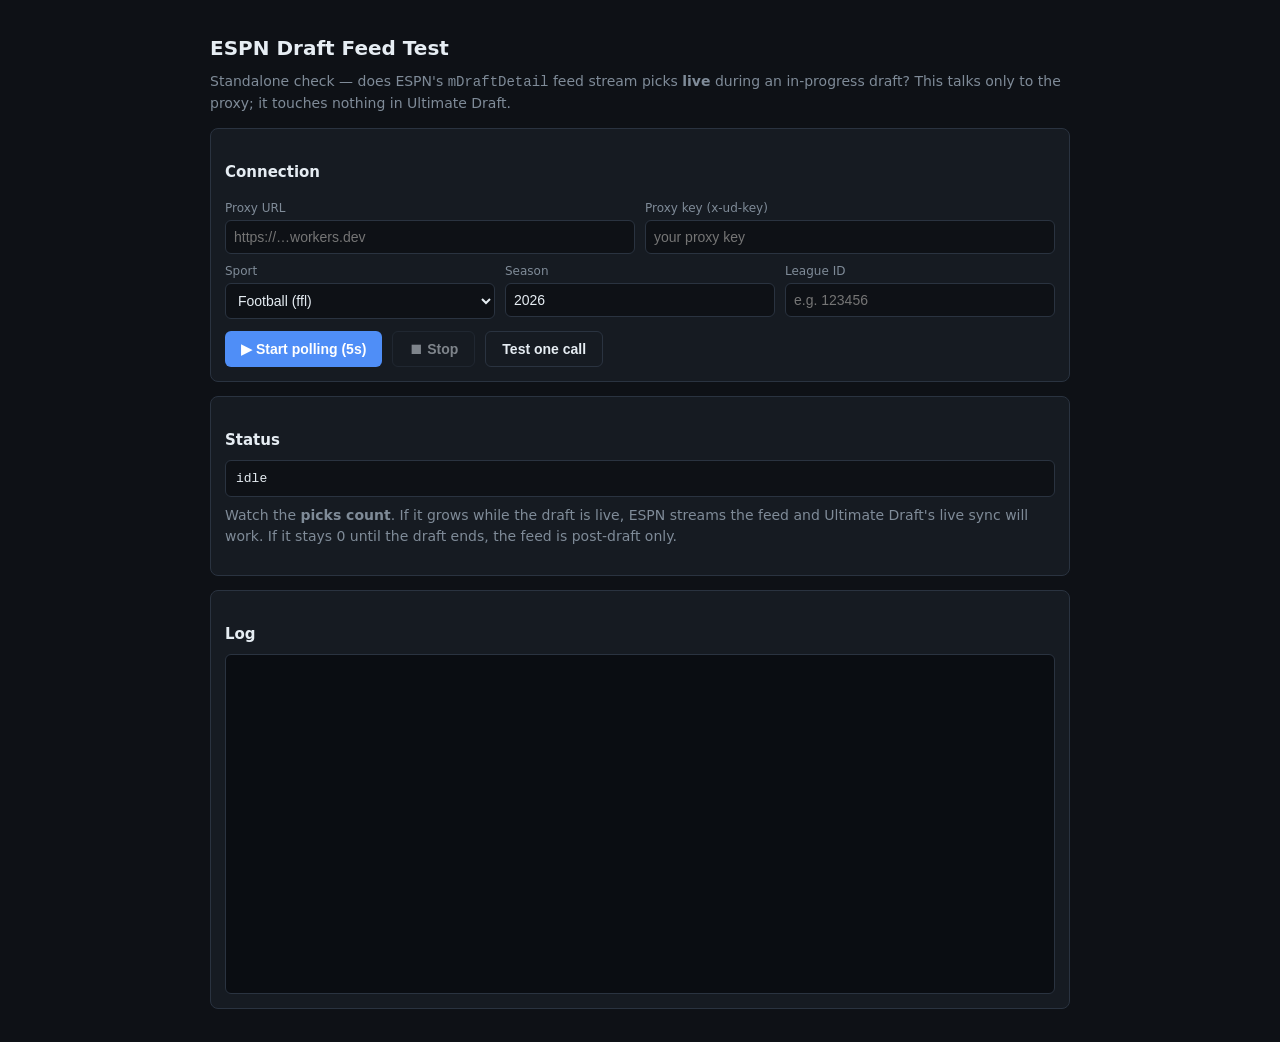
==== draft-feed-test.html @ c7da7cac "Add standalone draft-feed-test page + football sport support in proxy Proxy /espn/draft now accepts " ====
<!doctype html>
<html lang="en">
<head>
  <meta charset="utf-8">
  <meta name="viewport" content="width=device-width,initial-scale=1">
  <title>ESPN Draft Feed Test</title>
  <style>
    :root { --bg:#0e1116; --bg2:#161b22; --bd:#2a3340; --tx:#e6edf3; --mut:#7f8b98;
            --acc:#4f8ef7; --good:#3fb950; --warn:#d29922; --bad:#f85149; --mono:ui-monospace,Menlo,monospace; }
    * { box-sizing:border-box; }
    body { margin:0; background:var(--bg); color:var(--tx); font:14px/1.5 -apple-system,system-ui,sans-serif; padding:20px; max-width:900px; margin:0 auto; }
    h1 { font-size:20px; } h2 { font-size:15px; margin:18px 0 8px; }
    p.sub { color:var(--mut); margin-top:-6px; }
    .card { background:var(--bg2); border:1px solid var(--bd); border-radius:8px; padding:14px; margin-bottom:14px; }
    label { display:block; font-size:12px; color:var(--mut); margin:8px 0 3px; }
    input, select { width:100%; padding:8px; background:var(--bg); border:1px solid var(--bd); border-radius:6px; color:var(--tx); font-size:14px; }
    .row { display:flex; gap:10px; flex-wrap:wrap; } .row > div { flex:1; min-width:130px; }
    button { padding:9px 16px; border:0; border-radius:6px; font-size:14px; font-weight:600; cursor:pointer; }
    .primary { background:var(--acc); color:#fff; } .ghost { background:transparent; color:var(--tx); border:1px solid var(--bd); }
    button:disabled { opacity:.5; cursor:default; }
    #status { font-family:var(--mono); font-size:13px; padding:8px 10px; border-radius:6px; background:var(--bg); border:1px solid var(--bd); }
    #log { font-family:var(--mono); font-size:12px; white-space:pre-wrap; background:#0a0d12; border:1px solid var(--bd); border-radius:6px; padding:10px; height:340px; overflow-y:auto; }
    .good { color:var(--good); } .warn { color:var(--warn); } .bad { color:var(--bad); } .mut { color:var(--mut); }
    .new { color:var(--acc); font-weight:600; }
  </style>
</head>
<body>
  <h1>ESPN Draft Feed Test</h1>
  <p class="sub">Standalone check — does ESPN's <code>mDraftDetail</code> feed stream picks <b>live</b> during an in-progress draft? This talks only to the proxy; it touches nothing in Ultimate Draft.</p>

  <div class="card">
    <h2>Connection</h2>
    <div class="row">
      <div><label>Proxy URL</label><input id="proxy" placeholder="https://…workers.dev"></div>
      <div><label>Proxy key (x-ud-key)</label><input id="key" type="password" placeholder="your proxy key"></div>
    </div>
    <div class="row">
      <div><label>Sport</label><select id="sport"><option value="ffl">Football (ffl)</option><option value="flb">Baseball (flb)</option></select></div>
      <div><label>Season</label><input id="season" value="2026"></div>
      <div><label>League ID</label><input id="league" placeholder="e.g. 123456"></div>
    </div>
    <div class="row" style="margin-top:12px;">
      <button class="primary" id="start">▶ Start polling (5s)</button>
      <button class="ghost" id="stop" disabled>⏹ Stop</button>
      <button class="ghost" id="once">Test one call</button>
    </div>
  </div>

  <div class="card">
    <h2>Status</h2>
    <div id="status">idle</div>
    <p class="sub" style="margin-top:8px;">Watch the <b>picks count</b>. If it grows while the draft is live, ESPN streams the feed and Ultimate Draft's live sync will work. If it stays 0 until the draft ends, the feed is post-draft only.</p>
  </div>

  <div class="card">
    <h2>Log</h2>
    <div id="log"></div>
  </div>

<script>
const $ = id => document.getElementById(id);
const LS = "udft_cfg_v1";
// Restore saved config
try { const c = JSON.parse(localStorage.getItem(LS)||"{}"); for (const k of ["proxy","key","sport","season","league"]) if (c[k]!=null) $(k).value = c[k]; } catch(e){}
function saveCfg(){ const c={}; for (const k of ["proxy","key","sport","season","league"]) c[k]=$(k).value; localStorage.setItem(LS, JSON.stringify(c)); }

let timer = null, lastCount = -1, polls = 0, seen = new Set();

function log(msg, cls){ const el=$("log"); const line=document.createElement("div"); if(cls)line.className=cls; line.textContent=msg; el.appendChild(line); el.scrollTop=el.scrollHeight; }
function stamp(){ const d=new Date(); return d.toTimeString().slice(0,8); }
function setStatus(html){ $("status").innerHTML = html; }

async function pollOnce(){
  saveCfg();
  const proxy=$("proxy").value.trim().replace(/\/$/,""), key=$("key").value.trim();
  const sport=$("sport").value, season=$("season").value.trim(), league=$("league").value.trim();
  if(!proxy||!league){ log("[!] Proxy URL and League ID are required.","bad"); return; }
  const url = `${proxy}/espn/draft?leagueId=${encodeURIComponent(league)}&season=${encodeURIComponent(season)}&sport=${encodeURIComponent(sport)}`;
  polls++;
  try {
    const r = await fetch(url, { cache:"no-store", headers: key ? {"x-ud-key":key} : {} });
    if(!r.ok){ const t=await r.text(); log(`[${stamp()}] HTTP ${r.status}: ${t.slice(0,160)}`,"bad"); setStatus(`<span class="bad">error ${r.status}</span> · poll #${polls}`); return; }
    const data = await r.json();
    const picks = data.picks || [];
    const count = picks.length;
    const delta = lastCount<0 ? count : count-lastCount;
    // find genuinely new picks this poll
    const fresh = picks.filter(p => { const k=p.playerId+"@"+p.overallPickNumber; if(seen.has(k))return false; seen.add(k); return true; });
    lastCount = count;
    const flag = data.inProgress ? '<span class="good">IN PROGRESS</span>' : (data.drafted ? '<span class="mut">complete</span>' : '<span class="warn">not started</span>');
    setStatus(`${flag} · <b>${count}</b> picks · poll #${polls} · ${stamp()}`);
    let line = `[${stamp()}] ${count} picks (Δ${delta>=0?'+':''}${delta})  inProgress=${data.inProgress}  drafted=${data.drafted}`;
    log(line, delta>0 ? "new" : "mut");
    fresh.slice(-8).forEach(p => log(`        → #${p.overallPickNumber||'?'} ${p.playerName} (team ${p.teamId}${p.bidAmount?', $'+p.bidAmount:''})`, "new"));
  } catch(e){ log(`[${stamp()}] fetch failed: ${e.message}`,"bad"); setStatus(`<span class="bad">fetch failed</span> · poll #${polls}`); }
}

$("start").onclick = () => { if(timer)return; seen=new Set(); lastCount=-1; polls=0; $("log").innerHTML=""; log("Polling every 5s — start your ESPN draft now…","mut"); $("start").disabled=true; $("stop").disabled=false; pollOnce(); timer=setInterval(pollOnce, 5000); };
$("stop").onclick = () => { clearInterval(timer); timer=null; $("start").disabled=false; $("stop").disabled=true; log("Stopped.","mut"); };
$("once").onclick = () => pollOnce();
</script>
</body>
</html>
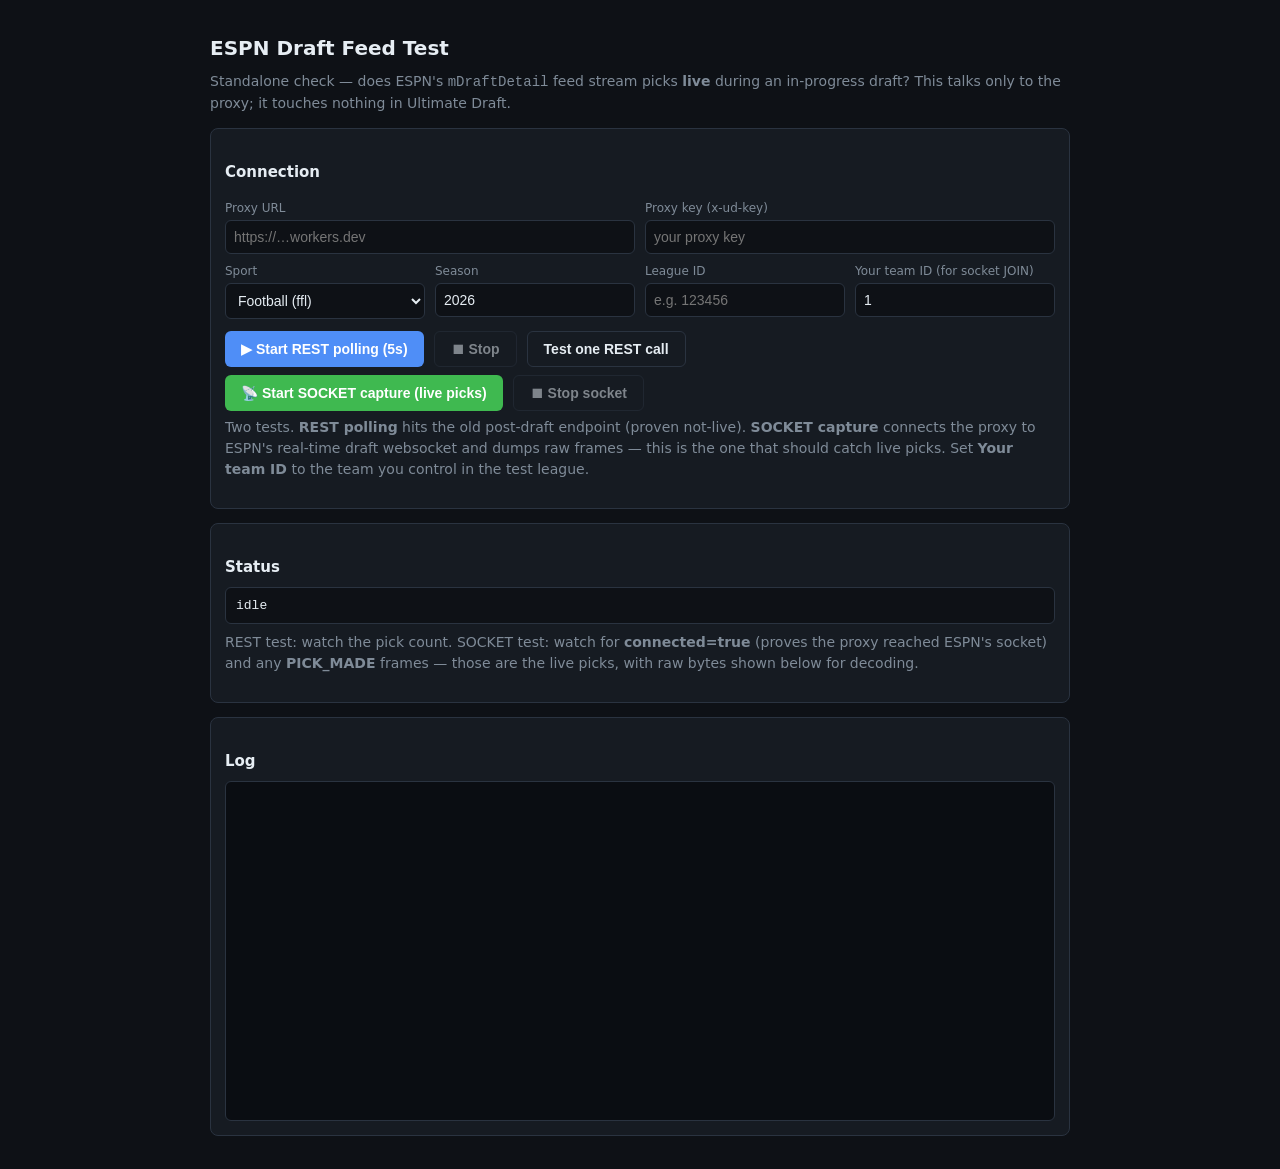
==== commit 28f6073b: "Device sync: settings, projections, notes, and draft state follow your login New js/data/cloud-sync." ====
--- a/draft-feed-test.html
+++ b/draft-feed-test.html
@@ -38,18 +38,24 @@
       <div><label>Sport</label><select id="sport"><option value="ffl">Football (ffl)</option><option value="flb">Baseball (flb)</option></select></div>
       <div><label>Season</label><input id="season" value="2026"></div>
       <div><label>League ID</label><input id="league" placeholder="e.g. 123456"></div>
+      <div><label>Your team ID (for socket JOIN)</label><input id="team" value="1" placeholder="1"></div>
     </div>
     <div class="row" style="margin-top:12px;">
-      <button class="primary" id="start">▶ Start polling (5s)</button>
+      <button class="primary" id="start">▶ Start REST polling (5s)</button>
       <button class="ghost" id="stop" disabled>⏹ Stop</button>
-      <button class="ghost" id="once">Test one call</button>
+      <button class="ghost" id="once">Test one REST call</button>
     </div>
+    <div class="row" style="margin-top:8px;">
+      <button class="primary" id="sockstart" style="background:var(--good);">📡 Start SOCKET capture (live picks)</button>
+      <button class="ghost" id="sockstop" disabled>⏹ Stop socket</button>
+    </div>
+    <p class="sub" style="margin-top:6px;">Two tests. <b>REST polling</b> hits the old post-draft endpoint (proven not-live). <b>SOCKET capture</b> connects the proxy to ESPN's real-time draft websocket and dumps raw frames — this is the one that should catch live picks. Set <b>Your team ID</b> to the team you control in the test league.</p>
   </div>
 
   <div class="card">
     <h2>Status</h2>
     <div id="status">idle</div>
-    <p class="sub" style="margin-top:8px;">Watch the <b>picks count</b>. If it grows while the draft is live, ESPN streams the feed and Ultimate Draft's live sync will work. If it stays 0 until the draft ends, the feed is post-draft only.</p>
+    <p class="sub" style="margin-top:8px;">REST test: watch the pick count. SOCKET test: watch for <b>connected=true</b> (proves the proxy reached ESPN's socket) and any <b>PICK_MADE</b> frames — those are the live picks, with raw bytes shown below for decoding.</p>
   </div>
 
   <div class="card">
@@ -61,8 +67,8 @@
 const $ = id => document.getElementById(id);
 const LS = "udft_cfg_v1";
 // Restore saved config
-try { const c = JSON.parse(localStorage.getItem(LS)||"{}"); for (const k of ["proxy","key","sport","season","league"]) if (c[k]!=null) $(k).value = c[k]; } catch(e){}
-function saveCfg(){ const c={}; for (const k of ["proxy","key","sport","season","league"]) c[k]=$(k).value; localStorage.setItem(LS, JSON.stringify(c)); }
+try { const c = JSON.parse(localStorage.getItem(LS)||"{}"); for (const k of ["proxy","key","sport","season","league","team"]) if (c[k]!=null) $(k).value = c[k]; } catch(e){}
+function saveCfg(){ const c={}; for (const k of ["proxy","key","sport","season","league","team"]) c[k]=$(k).value; localStorage.setItem(LS, JSON.stringify(c)); }
 
 let timer = null, lastCount = -1, polls = 0, seen = new Set();
 
@@ -95,9 +101,45 @@
   } catch(e){ log(`[${stamp()}] fetch failed: ${e.message}`,"bad"); setStatus(`<span class="bad">fetch failed</span> · poll #${polls}`); }
 }
 
-$("start").onclick = () => { if(timer)return; seen=new Set(); lastCount=-1; polls=0; $("log").innerHTML=""; log("Polling every 5s — start your ESPN draft now…","mut"); $("start").disabled=true; $("stop").disabled=false; pollOnce(); timer=setInterval(pollOnce, 5000); };
+$("start").onclick = () => { if(timer)return; seen=new Set(); lastCount=-1; polls=0; $("log").innerHTML=""; log("REST polling every 5s — start your ESPN draft now…","mut"); $("start").disabled=true; $("stop").disabled=false; pollOnce(); timer=setInterval(pollOnce, 5000); };
 $("stop").onclick = () => { clearInterval(timer); timer=null; $("start").disabled=false; $("stop").disabled=true; log("Stopped.","mut"); };
 $("once").onclick = () => pollOnce();
+
+// ---- SOCKET capture (the real live channel) ----
+let sockTimer = null, sockRuns = 0, sockPicks = new Map();
+async function captureOnce(){
+  saveCfg();
+  const proxy=$("proxy").value.trim().replace(/\/$/,""), key=$("key").value.trim();
+  const sport=$("sport").value, season=$("season").value.trim(), league=$("league").value.trim(), team=($("team").value.trim()||"1");
+  if(!proxy||!league){ log("[!] Proxy URL and League ID required.","bad"); return; }
+  const url = `${proxy}/espn/draft-capture?leagueId=${encodeURIComponent(league)}&season=${encodeURIComponent(season)}&sport=${encodeURIComponent(sport)}&teamId=${encodeURIComponent(team)}&seconds=8&r=${sockRuns}`;
+  sockRuns++;
+  log(`[${stamp()}] 📡 opening socket to ESPN (8s capture)…`,"mut");
+  try {
+    const r = await fetch(url, { cache:"no-store", headers: key ? {"x-ud-key":key} : {} });
+    const data = await r.json();
+    if(data.ok===false){
+      setStatus(`<span class="bad">socket failed @ ${data.stage}</span>`);
+      log(`[${stamp()}] ✗ ${data.stage}: ${data.error}`,"bad");
+      if(data.debug) log(`        debug: ${JSON.stringify(data.debug)}`,"mut");
+      if(data.initSample) log(`        draftInit sample: ${data.initSample}`,"mut");
+      if(data.bodySample) log(`        handshake body: ${data.bodySample}`,"mut");
+      return;
+    }
+    setStatus(`<span class="good">SOCKET connected=${data.connected}</span> · gameId ${data.gameId} · ${data.frameCount} frames · ${data.picksDecoded} PICK_MADE · run #${sockRuns}`);
+    log(`[${stamp()}] ✓ connected — ${data.frameCount} frames this window (${data.picksDecoded} PICK_MADE)`, data.frameCount? "new":"mut");
+    (data.frames||[]).forEach(f=>{
+      const tok = (f.tokens||[]).map(t=> t.t==="utf"?`"${t.v}"`:t.v).join(", ");
+      const cls = f.type===2?"new":"mut";
+      log(`        frame#${f.idx} type=${f.typeName}(${f.type}) ${f.bytes}B  tokens[${tok}]`, cls);
+      if(f.type===2) log(`             hex: ${f.hex}`, "new");
+    });
+    // Track unique decoded picks across runs
+    (data.picks||[]).forEach(p=>{ const k=JSON.stringify(p.ints); if(!sockPicks.has(k)){ sockPicks.set(k,p); log(`        🟢 PICK_MADE ints=[${p.ints.join(", ")}] strings=[${(p.strings||[]).join(", ")}]`,"new"); }});
+  } catch(e){ log(`[${stamp()}] socket fetch failed: ${e.message}`,"bad"); setStatus(`<span class="bad">socket fetch failed</span>`); }
+}
+$("sockstart").onclick = () => { if(sockTimer)return; sockRuns=0; sockPicks=new Map(); log("📡 SOCKET capture — connects to ESPN's live draft socket every ~10s. Start/continue your draft now.","mut"); $("sockstart").disabled=true; $("sockstop").disabled=false; captureOnce(); sockTimer=setInterval(captureOnce, 10000); };
+$("sockstop").onclick = () => { clearInterval(sockTimer); sockTimer=null; $("sockstart").disabled=false; $("sockstop").disabled=true; log("Socket capture stopped.","mut"); };
 </script>
 </body>
 </html>
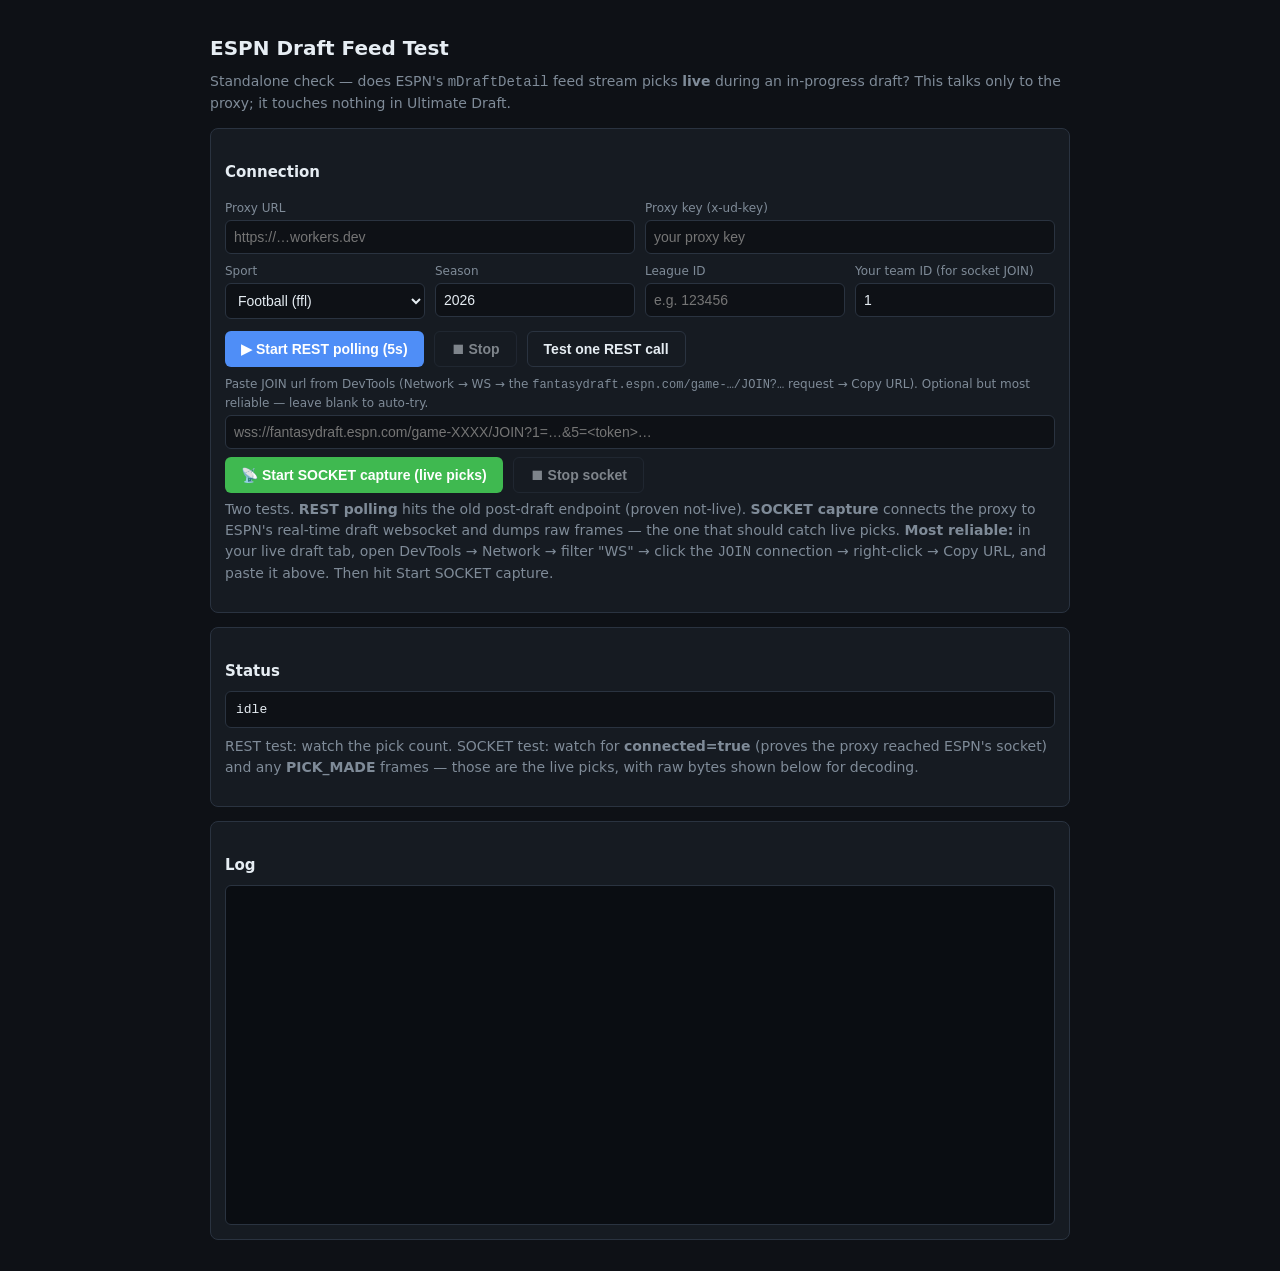
==== commit ecfcc570: "Live-draft socket capture harness (Phase 1) Adds proxy /espn/draft-capture: connects a Cloudflare Wo" ====
--- a/draft-feed-test.html
+++ b/draft-feed-test.html
@@ -45,11 +45,13 @@
       <button class="ghost" id="stop" disabled>⏹ Stop</button>
       <button class="ghost" id="once">Test one REST call</button>
     </div>
+    <div style="margin-top:8px;"><label>Paste JOIN url from DevTools (Network → WS → the <code>fantasydraft.espn.com/game-…/JOIN?…</code> request → Copy URL). Optional but most reliable — leave blank to auto-try.</label>
+      <input id="joinurl" placeholder="wss://fantasydraft.espn.com/game-XXXX/JOIN?1=…&5=&lt;token&gt;…"></div>
     <div class="row" style="margin-top:8px;">
       <button class="primary" id="sockstart" style="background:var(--good);">📡 Start SOCKET capture (live picks)</button>
       <button class="ghost" id="sockstop" disabled>⏹ Stop socket</button>
     </div>
-    <p class="sub" style="margin-top:6px;">Two tests. <b>REST polling</b> hits the old post-draft endpoint (proven not-live). <b>SOCKET capture</b> connects the proxy to ESPN's real-time draft websocket and dumps raw frames — this is the one that should catch live picks. Set <b>Your team ID</b> to the team you control in the test league.</p>
+    <p class="sub" style="margin-top:6px;">Two tests. <b>REST polling</b> hits the old post-draft endpoint (proven not-live). <b>SOCKET capture</b> connects the proxy to ESPN's real-time draft websocket and dumps raw frames — the one that should catch live picks. <b>Most reliable:</b> in your live draft tab, open DevTools → Network → filter "WS" → click the <code>JOIN</code> connection → right-click → Copy URL, and paste it above. Then hit Start SOCKET capture.</p>
   </div>
 
   <div class="card">
@@ -111,8 +113,11 @@
   saveCfg();
   const proxy=$("proxy").value.trim().replace(/\/$/,""), key=$("key").value.trim();
   const sport=$("sport").value, season=$("season").value.trim(), league=$("league").value.trim(), team=($("team").value.trim()||"1");
-  if(!proxy||!league){ log("[!] Proxy URL and League ID required.","bad"); return; }
-  const url = `${proxy}/espn/draft-capture?leagueId=${encodeURIComponent(league)}&season=${encodeURIComponent(season)}&sport=${encodeURIComponent(sport)}&teamId=${encodeURIComponent(team)}&seconds=8&r=${sockRuns}`;
+  const joinUrl=$("joinurl").value.trim();
+  if(!proxy){ log("[!] Proxy URL required.","bad"); return; }
+  if(!league && !joinUrl){ log("[!] League ID (or a pasted JOIN url) required.","bad"); return; }
+  let url = `${proxy}/espn/draft-capture?leagueId=${encodeURIComponent(league)}&season=${encodeURIComponent(season)}&sport=${encodeURIComponent(sport)}&teamId=${encodeURIComponent(team)}&seconds=8&r=${sockRuns}`;
+  if(joinUrl) url += `&joinUrl=${encodeURIComponent(joinUrl)}`;
   sockRuns++;
   log(`[${stamp()}] 📡 opening socket to ESPN (8s capture)…`,"mut");
   try {
